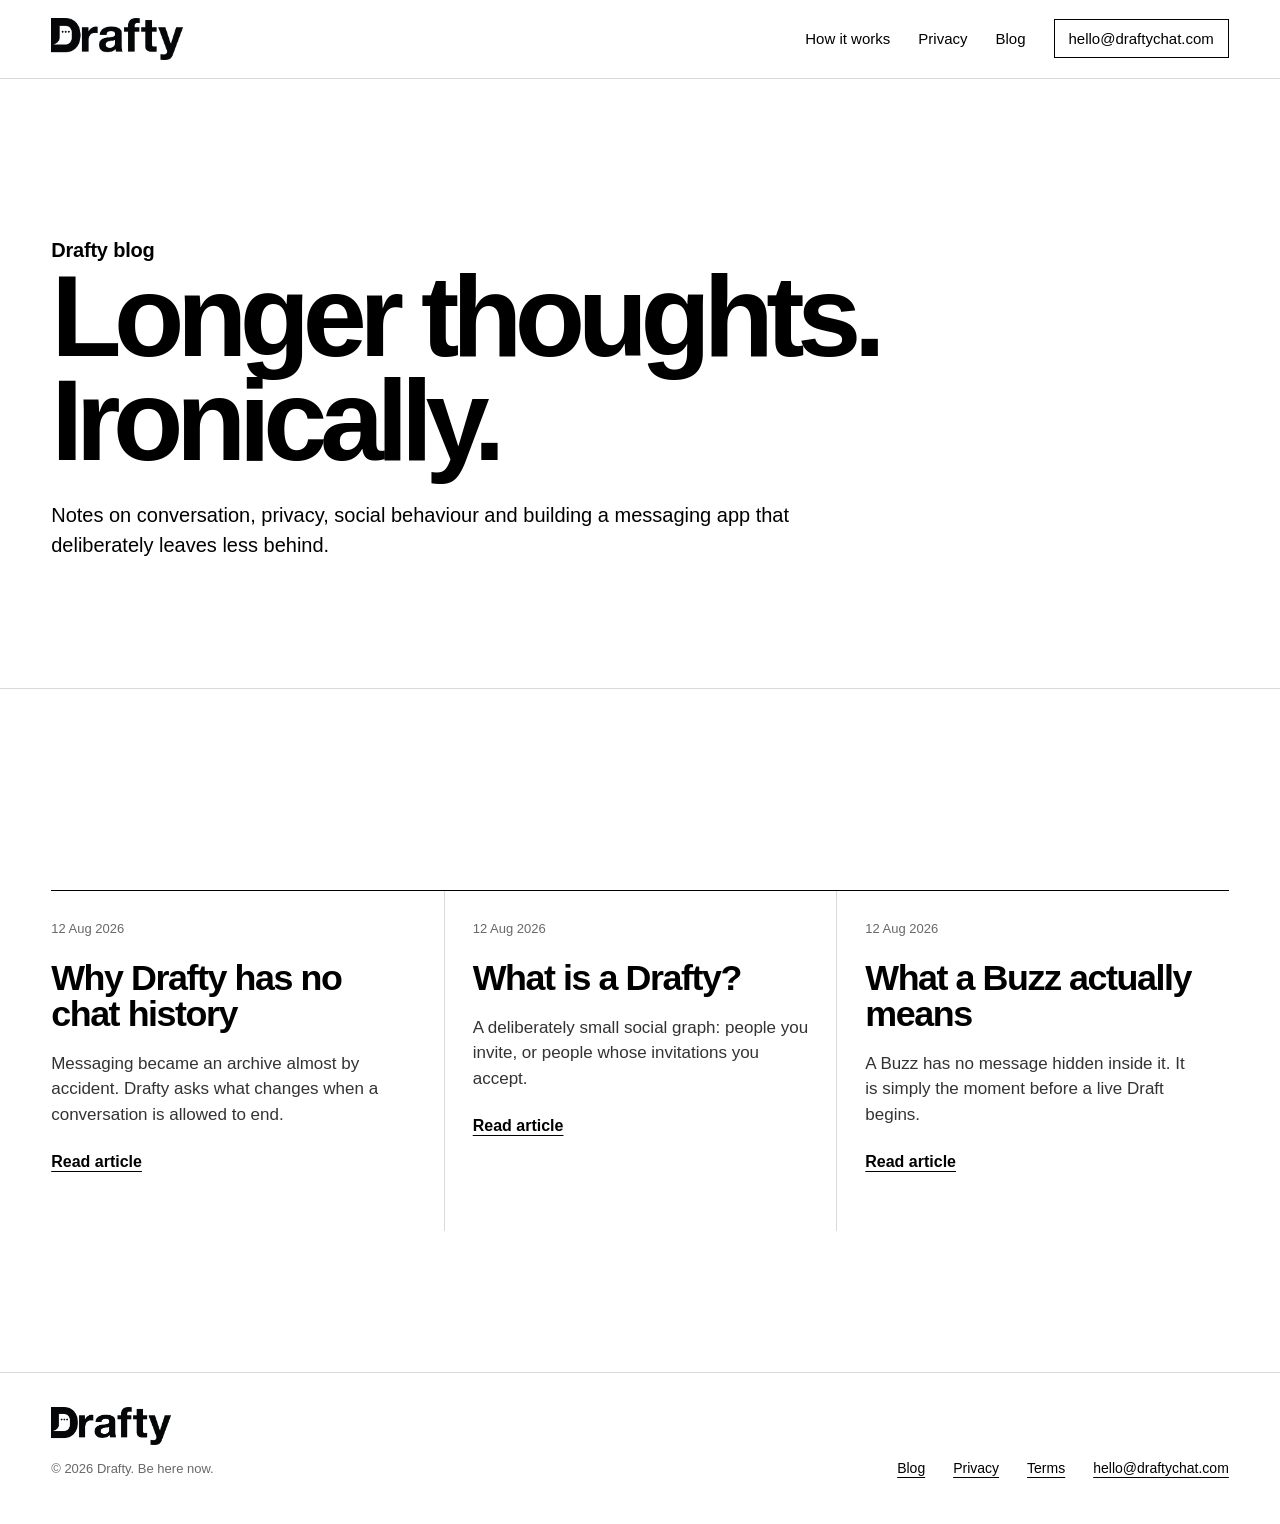
==== blog/index.html @ 06b5709d "Add files via upload" ====
<!doctype html>
<html lang="en">
<head>
  <meta charset="utf-8"><meta name="viewport" content="width=device-width,initial-scale=1">
  <title>Drafty Blog — Thoughts on live conversation, privacy and messaging</title>
  <meta name="description" content="The Drafty blog: thoughts on private live conversation, temporary messaging, social connection and why not every chat needs a permanent history.">
  <link rel="canonical" href="https://draftychat.com/blog/">
  <meta property="og:title" content="Drafty Blog"><meta property="og:description" content="Longer thoughts. Ironically."><meta property="og:image" content="https://draftychat.com/assets/og.png">
  <link rel="icon" href="../assets/favicon-32.png" sizes="32x32"><link rel="apple-touch-icon" href="../assets/apple-touch-icon.png"><link rel="manifest" href="../site.webmanifest">
  <link rel="stylesheet" href="../styles.css">
</head>
<body>
<header class="site-header"><nav class="nav"><a class="brand" href="../index.html"><img src="../assets/drafty-logo.png" alt="Drafty"></a><button class="menu-button" aria-expanded="false" aria-controls="nav-links">Menu</button><div class="nav-links" id="nav-links"><a href="../index.html#how">How it works</a><a href="../index.html#privacy">Privacy</a><a href="../blog/index.html">Blog</a><a class="nav-contact" href="mailto:hello@draftychat.com">hello@draftychat.com</a></div></nav></header>
<main>
<section class="page-hero"><div class="container"><p class="eyebrow">Drafty blog</p><h1>Longer thoughts.<br>Ironically.</h1><p>Notes on conversation, privacy, social behaviour and building a messaging app that deliberately leaves less behind.</p></div></section>
<section class="section"><div class="container section-inner"><div class="blog-grid">
<article class="blog-card"><time datetime="2026-08-12">12 Aug 2026</time><h3>Why Drafty has no chat history</h3><p>Messaging became an archive almost by accident. Drafty asks what changes when a conversation is allowed to end.</p><a href="../blog/why-drafty-has-no-chat-history/index.html">Read article</a></article>
<article class="blog-card"><time datetime="2026-08-12">12 Aug 2026</time><h3>What is a Drafty?</h3><p>A deliberately small social graph: people you invite, or people whose invitations you accept.</p><a href="../blog/what-is-a-drafty/index.html">Read article</a></article>
<article class="blog-card"><time datetime="2026-08-12">12 Aug 2026</time><h3>What a Buzz actually means</h3><p>A Buzz has no message hidden inside it. It is simply the moment before a live Draft begins.</p><a href="../blog/what-a-buzz-means/index.html">Read article</a></article>
</div></div></section>
</main>
<footer class="site-footer"><div class="footer-grid"><div class="footer-brand"><a href="../index.html"><img src="../assets/drafty-logo.png" alt="Drafty"></a><p>© 2026 Drafty. Be here now.</p></div><div class="footer-links"><a href="../blog/index.html">Blog</a><a href="../privacy/index.html">Privacy</a><a href="../terms/index.html">Terms</a><a href="mailto:hello@draftychat.com">hello@draftychat.com</a></div></div></footer>
<script src="../script.js"></script>
</body></html>
---- styles.css ----
:root {
  --ink: #000;
  --paper: #fff;
  --muted: #686868;
  --line: #d9d9d9;
  --soft: #f3f3f3;
  --max: 1440px;
  --gutter: clamp(20px, 4vw, 64px);
  --display: clamp(58px, 8.2vw, 138px);
  --h2: clamp(42px, 5.2vw, 82px);
  --h3: clamp(28px, 3vw, 44px);
  --body-lg: clamp(20px, 2vw, 30px);
}

* { box-sizing: border-box; }
html { scroll-behavior: smooth; }
body {
  margin: 0;
  background: var(--paper);
  color: var(--ink);
  font-family: "Helvetica Neue", Helvetica, Arial, sans-serif;
  -webkit-font-smoothing: antialiased;
  text-rendering: optimizeLegibility;
}
img { max-width: 100%; display: block; }
a { color: inherit; text-decoration-thickness: 1px; text-underline-offset: 4px; }
button, input, textarea { font: inherit; }
::selection { background: #000; color: #fff; }

.skip-link {
  position: absolute;
  left: -9999px;
  top: 0;
}
.skip-link:focus {
  left: 16px;
  top: 16px;
  z-index: 999;
  background: #000;
  color: #fff;
  padding: 12px 16px;
}

.site-header {
  position: sticky;
  top: 0;
  z-index: 50;
  background: rgba(255,255,255,.96);
  border-bottom: 1px solid var(--line);
  backdrop-filter: blur(10px);
}
.nav {
  max-width: var(--max);
  margin: 0 auto;
  padding: 18px var(--gutter);
  display: flex;
  align-items: center;
  justify-content: space-between;
  gap: 28px;
}
.brand img { width: 132px; height: auto; }
.nav-links { display: flex; align-items: center; gap: 28px; font-size: 15px; }
.nav-links a { text-decoration: none; }
.nav-links a:hover { text-decoration: underline; }
.nav-contact {
  border: 1px solid #000;
  padding: 10px 14px;
  text-decoration: none !important;
}
.nav-contact:hover { background: #000; color: #fff; }
.menu-button { display: none; background: none; border: 0; padding: 8px 0 8px 16px; }

.container { max-width: var(--max); margin: 0 auto; padding-left: var(--gutter); padding-right: var(--gutter); }
.section { border-bottom: 1px solid var(--line); }
.section-inner { padding-top: clamp(84px, 11vw, 170px); padding-bottom: clamp(84px, 11vw, 170px); }
.eyebrow {
  font-size: 13px;
  text-transform: uppercase;
  letter-spacing: .12em;
  margin: 0 0 24px;
}

.section-dark {
  background: #000;
  color: #fff;
  border-bottom-color: #222;
}
.section-dark .muted,
.section-dark .aside,
.section-dark .blog-card time,
.section-dark .blog-card p,
.section-dark details p,
.section-dark .feature-cell p,
.section-dark .capture p { color: #b8b8b8; }
.section-dark a { color: #fff; }
.section-dark .btn-primary { background: #fff; color: #000; border-color: #fff; }
.section-dark .btn-secondary { background: transparent; color: #fff; border-color: #fff; }
.section-dark .feature-band,
.section-dark .steps,
.section-dark .faq,
.section-dark .capture { border-top-color: #fff; }
.section-dark .step,
.section-dark .blog-card + .blog-card,
.section-dark .feature-cell + .feature-cell,
.section-dark .capture > div + div,
.section-dark details { border-color: #2a2a2a; }
.section-dark summary::after { color: #fff; }

.hero { border-bottom: 1px solid var(--line); }
.hero-grid {
  min-height: calc(100vh - 77px);
  display: grid;
  grid-template-columns: minmax(0, 1fr) minmax(420px, .92fr);
  align-items: center;
  gap: clamp(50px, 7vw, 110px);
  padding-top: clamp(64px, 7vw, 110px);
  padding-bottom: clamp(64px, 7vw, 110px);
}
.refined-hero-grid { grid-template-columns: minmax(0, .98fr) minmax(0, 1.02fr); }
.hero-stage {
  min-height: 760px;
  display: grid;
  align-items: end;
  justify-items: start;
  position: relative;
}
.hero-stage img {
  width: min(100%, 760px);
  margin-left: clamp(-30px, -2vw, 0px);
}
.large-note {
  position: absolute;
  right: 0;
  bottom: 9%;
  font-size: clamp(26px, 2.3vw, 38px);
  line-height: 1.15;
  letter-spacing: -.03em;
  max-width: 260px;
}
.hero h1 {
  margin: 0;
  font-size: var(--display);
  line-height: .88;
  letter-spacing: -.075em;
  font-weight: 700;
  max-width: 880px;
}
.hero-copy {
  margin: 38px 0 0;
  font-size: var(--body-lg);
  line-height: 1.25;
  max-width: 780px;
  letter-spacing: -.025em;
}
.hero-actions { margin-top: 38px; display: flex; flex-wrap: wrap; gap: 12px; }
.btn {
  display: inline-flex;
  align-items: center;
  justify-content: center;
  min-height: 52px;
  padding: 0 22px;
  border: 1px solid #000;
  text-decoration: none;
  font-weight: 600;
}
.btn-primary { background: #000; color: #fff; }
.btn-secondary { background: #fff; color: #000; }
.btn:hover { opacity: .76; }

.statement-section .section-inner { padding-top: clamp(70px, 9vw, 110px); padding-bottom: clamp(70px, 9vw, 110px); }
.statement {
  font-size: clamp(44px, 6.8vw, 104px);
  line-height: .95;
  letter-spacing: -.06em;
  font-weight: 700;
  max-width: 1180px;
  margin: 0;
}
.statement .muted { color: #8c8c8c; }

.copy h2, .section-title {
  font-size: var(--h2);
  line-height: .94;
  letter-spacing: -.055em;
  margin: 0;
}
.copy p {
  margin: 28px 0 0;
  font-size: clamp(19px, 1.6vw, 25px);
  line-height: 1.4;
  max-width: 680px;
}
.copy .aside {
  margin-top: 28px;
  font-size: 15px;
  line-height: 1.5;
  color: var(--muted);
  max-width: 560px;
}

.icon-strip {
  margin-top: 56px;
  display: grid;
  grid-template-columns: repeat(4, 1fr);
  gap: 22px;
}
.icon-card {
  padding: 22px 20px 24px;
  border: 1px solid var(--line);
  background: #fff;
  min-height: 232px;
}
.icon-card img { width: 88px; height: 88px; object-fit: contain; }
.icon-card strong {
  display: block;
  margin-top: 22px;
  font-size: 22px;
  letter-spacing: -.03em;
}
.icon-card span {
  display: block;
  margin-top: 10px;
  font-size: 16px;
  line-height: 1.45;
  color: #4a4a4a;
}

.steps { margin-top: 70px; border-top: 1px solid #000; }
.step {
  display: grid;
  grid-template-columns: 90px minmax(180px, .65fr) minmax(0, 1.35fr);
  gap: 28px;
  padding: 28px 0 36px;
  border-bottom: 1px solid var(--line);
  align-items: start;
}
.step-num { font-size: 14px; }
.step h3 { margin: 0; font-size: var(--h3); letter-spacing: -.035em; line-height: 1; }
.step p { margin: 0; font-size: clamp(18px, 1.6vw, 24px); line-height: 1.35; max-width: 790px; }

.two-col {
  display: grid;
  grid-template-columns: minmax(0, 1fr) minmax(0, 1fr);
  gap: clamp(50px, 9vw, 150px);
  align-items: center;
}
.feature-split { grid-template-columns: minmax(0, .95fr) minmax(0, 1.05fr); }
.feature-reverse { grid-template-columns: minmax(0, 1.05fr) minmax(0, .95fr); }
.phone-art { display: grid; place-items: center; }
.phone-art img { width: min(100%, 760px); }
.phone-art-xl img { width: min(100%, 860px); }

.feature-band { display: grid; grid-template-columns: repeat(3, 1fr); border-top: 1px solid #000; margin-top: 64px; }
.feature-cell { padding: 28px 32px 22px 0; min-height: 230px; }
.feature-cell + .feature-cell { border-left: 1px solid var(--line); padding-left: 32px; }
.feature-cell h3 { margin: 0; font-size: clamp(26px, 2.5vw, 38px); letter-spacing: -.03em; }
.feature-cell p { margin: 18px 0 0; font-size: 18px; line-height: 1.45; color: #2b2b2b; }

.capture {
  border-top: 1px solid #000;
  display: grid;
  grid-template-columns: 1fr 1fr;
  margin-top: 70px;
}
.capture > div { padding: 34px 0 0; }
.capture > div + div { border-left: 1px solid var(--line); padding-left: 44px; }
.capture strong { display: block; font-size: clamp(29px, 3vw, 50px); line-height: 1; letter-spacing: -.04em; }
.capture p { font-size: 17px; line-height: 1.5; max-width: 520px; margin: 18px 0 0; }

.faq { margin-top: 60px; border-top: 1px solid #000; }
details { border-bottom: 1px solid var(--line); }
summary {
  list-style: none;
  cursor: pointer;
  padding: 24px 54px 24px 0;
  position: relative;
  font-size: clamp(21px, 2vw, 30px);
  letter-spacing: -.025em;
}
summary::-webkit-details-marker { display: none; }
summary::after { content: "+"; position: absolute; right: 0; top: 21px; font-size: 32px; font-weight: 300; }
details[open] summary::after { content: "–"; }
details p { margin: 0; padding: 0 0 28px; max-width: 840px; color: #333; font-size: 18px; line-height: 1.55; }

.blog-grid {
  margin-top: 60px;
  border-top: 1px solid #000;
  display: grid;
  grid-template-columns: repeat(3, 1fr);
}
.blog-card { padding: 28px 28px 60px 0; }
.blog-card + .blog-card { border-left: 1px solid var(--line); padding-left: 28px; }
.blog-card time { font-size: 13px; color: var(--muted); }
.blog-card h3 { margin: 24px 0 18px; font-size: clamp(28px, 2.8vw, 42px); line-height: 1; letter-spacing: -.04em; }
.blog-card p { margin: 0 0 26px; font-size: 17px; line-height: 1.5; color: #333; }
.blog-card a { font-weight: 600; }

.cta { text-align: center; }
.cta h2 { font-size: clamp(50px, 8vw, 120px); line-height: .9; letter-spacing: -.065em; margin: 0 auto; max-width: 1100px; }
.cta p { font-size: 20px; margin: 28px auto 34px; max-width: 700px; line-height: 1.45; }
.btn-invert { background: #fff; color: #000; border-color: #fff; }

.site-footer { padding: 34px var(--gutter) 48px; }
.footer-grid { max-width: var(--max); margin: 0 auto; display: grid; grid-template-columns: 1fr auto; gap: 40px; align-items: end; }
.footer-brand img { width: 120px; }
.footer-brand p { margin: 16px 0 0; color: var(--muted); font-size: 13px; }
.footer-links { display: flex; flex-wrap: wrap; gap: 18px 28px; justify-content: flex-end; font-size: 14px; }

/* Interior pages */
.page-hero { border-bottom: 1px solid var(--line); }
.page-hero .container { padding-top: clamp(80px, 10vw, 150px); padding-bottom: clamp(80px, 10vw, 150px); }
.page-hero h1 { font-size: clamp(58px, 9vw, 130px); line-height: .9; letter-spacing: -.065em; margin: 0; max-width: 1100px; }
.page-hero p { font-size: 20px; line-height: 1.5; max-width: 760px; margin: 28px 0 0; }
.article-shell { max-width: 980px; padding-top: 80px; padding-bottom: 120px; }
.article-shell .meta { font-size: 14px; color: var(--muted); margin-bottom: 52px; }
.article-shell h2 { margin: 60px 0 16px; font-size: clamp(32px, 4vw, 52px); letter-spacing: -.04em; line-height: 1.02; }
.article-shell h3 { margin: 42px 0 12px; font-size: 28px; letter-spacing: -.025em; }
.article-shell p, .article-shell li { font-size: 19px; line-height: 1.65; }
.article-shell p { margin: 0 0 24px; }
.article-shell ul { margin: 0 0 28px; padding-left: 24px; }
.article-shell .legal-section { padding: 34px 0; border-top: 1px solid var(--line); }
.article-shell .legal-section h2 { margin: 0 0 12px; font-size: 30px; }
.article-shell .legal-section p { margin: 0; }
.back-link { display: inline-block; margin-top: 54px; }

@media (max-width: 1100px) {
  .refined-hero-grid,
  .two-col,
  .feature-split,
  .feature-reverse { grid-template-columns: 1fr; }
  .hero-grid { min-height: auto; }
  .hero-stage { min-height: auto; justify-items: center; }
  .hero-stage img { margin-left: 0; width: min(100%, 680px); }
  .large-note { position: static; max-width: none; margin-top: 12px; font-size: 26px; }
  .feature-reverse .copy,
  .feature-reverse .phone-art { order: initial; }
}

@media (max-width: 950px) {
  .nav-links { display: none; position: absolute; left: 0; right: 0; top: 76px; background: #fff; border-bottom: 1px solid var(--line); padding: 24px var(--gutter) 30px; flex-direction: column; align-items: flex-start; gap: 20px; }
  .nav-links.open { display: flex; }
  .menu-button { display: block; }
  .hero-grid { min-height: auto; }
  .icon-strip, .feature-band, .blog-grid, .capture { grid-template-columns: 1fr; }
  .feature-cell + .feature-cell, .blog-card + .blog-card { border-left: 0; border-top: 1px solid var(--line); padding-left: 0; }
  .capture > div + div { border-left: 0; border-top: 1px solid var(--line); padding: 34px 0 0; margin-top: 34px; }
}

@media (max-width: 650px) {
  .brand img { width: 112px; }
  .nav { padding-top: 15px; padding-bottom: 15px; }
  .nav-links { top: 67px; }
  .hero-grid { padding-top: 50px; }
  .hero h1 { font-size: clamp(55px, 20vw, 85px); }
  .hero-copy { font-size: 20px; }
  .section-inner { padding-top: 80px; padding-bottom: 80px; }
  .step { grid-template-columns: 42px 1fr; gap: 18px; }
  .step p { grid-column: 2; }
  .icon-card { min-height: 0; }
  .phone-art img, .phone-art-xl img { width: min(100%, 560px); }
  .footer-grid { grid-template-columns: 1fr; align-items: start; }
  .footer-links { justify-content: flex-start; }
  .page-hero h1 { font-size: clamp(54px, 18vw, 88px); }
}

@media (prefers-reduced-motion: reduce) {
  html { scroll-behavior: auto; }
  *, *::before, *::after { animation-duration: .001ms !important; transition-duration: .001ms !important; }
}


/* v3 — hero composition correction */
.refined-hero-grid {
  max-width: 1260px;
  grid-template-columns: minmax(390px, 520px) minmax(480px, 610px);
  justify-content: center;
  gap: clamp(56px, 6vw, 96px);
  padding-top: 46px;
  padding-bottom: 46px;
}

.hero-stage {
  min-height: 690px;
  width: 100%;
  display: flex;
  align-items: center;
  justify-content: flex-start;
  position: relative;
}

.hero-stage img {
  width: min(100%, 500px);
  height: auto;
  margin: 0;
}

.large-note {
  right: -18px;
  bottom: 56px;
  font-size: clamp(18px, 1.55vw, 27px);
  line-height: 1.1;
  max-width: 220px;
}

.refined-hero-grid > div:last-child {
  align-self: center;
}

.refined-hero-grid .hero-copy {
  max-width: 560px;
}

@media (min-width: 1200px) {
  .refined-hero-grid .hero-stage img {
    width: 510px;
  }
}

@media (max-width: 1100px) {
  .refined-hero-grid {
    grid-template-columns: 1fr;
    max-width: 760px;
    gap: 42px;
  }

  .hero-stage {
    min-height: 0;
    justify-content: center;
  }

  .hero-stage img {
    width: min(82vw, 480px);
  }

  .large-note {
    position: static;
    width: 100%;
    max-width: none;
    margin: -26px 0 0;
    text-align: center;
  }
}

/* v4 — consistent phone scale across homepage */
:root { --drafty-phone-width: 510px; }

.hero-stage img,
.phone-art-xl img {
  width: min(100%, var(--drafty-phone-width));
  height: auto;
}

.phone-art-xl {
  min-height: 690px;
  display: flex;
  align-items: center;
  justify-content: center;
}

/* The previous hero annotation was removed from markup; keep no floating text on device art. */
.hero-note,
.large-note { display: none !important; }

@media (max-width: 1100px) {
  :root { --drafty-phone-width: 480px; }
  .phone-art-xl { min-height: 0; }
}

@media (max-width: 650px) {
  :root { --drafty-phone-width: min(82vw, 440px); }
}

/* v5 — title case labels, social nav, selection inversion, App Store placeholder */
.eyebrow {
  text-transform: none;
  letter-spacing: -.01em;
  font-size: 15px;
  font-weight: 600;
}

.social-link {
  display: inline-flex;
  align-items: center;
  gap: 7px;
  white-space: nowrap;
}
.social-link img {
  width: 16px;
  height: 16px;
  display: block;
}

.section-dark ::selection {
  background: #fff;
  color: #000;
}
.section-dark ::-moz-selection {
  background: #fff;
  color: #000;
}

.app-store-placeholder {
  margin-top: 22px;
  width: fit-content;
  min-width: 205px;
  min-height: 58px;
  display: inline-flex;
  align-items: center;
  gap: 12px;
  padding: 8px 16px 8px 14px;
  border: 1px solid #000;
  background: #fff;
  color: #000;
  cursor: default;
}
.app-store-placeholder img {
  width: 31px;
  height: 31px;
  flex: 0 0 auto;
}
.app-store-placeholder span {
  display: flex;
  flex-direction: column;
  line-height: 1;
}
.app-store-placeholder small {
  font-size: 10px;
  line-height: 1.1;
  margin-bottom: 3px;
}
.app-store-placeholder strong {
  font-size: 19px;
  line-height: 1;
  letter-spacing: -.025em;
}

@media (max-width: 1260px) and (min-width: 951px) {
  .nav { gap: 18px; }
  .nav-links { gap: 18px; font-size: 14px; }
  .social-link span { display: none; }
  .social-link img { width: 18px; height: 18px; }
}

@media (max-width: 950px) {
  .social-link span { display: inline; }
  .social-link img { width: 18px; height: 18px; }
}

/* v6 — proper App Store badge and how-it-works split */
.app-store-badge-block {
  margin-top: 24px;
  display: inline-flex;
  flex-direction: column;
  align-items: flex-start;
  gap: 10px;
}
.app-store-kicker {
  font-size: 13px;
  color: var(--muted);
}
.app-store-badge {
  width: 180px;
  height: auto;
  display: block;
}
.app-store-placeholder { display: none; }

.how-intro {
  display: grid;
  grid-template-columns: minmax(0, .88fr) minmax(0, 1.12fr);
  gap: clamp(42px, 6vw, 92px);
  align-items: start;
}
.how-copy {
  max-width: 520px;
}
.how-lead {
  margin: 28px 0 0;
  font-size: clamp(19px, 1.6vw, 25px);
  line-height: 1.4;
  letter-spacing: -.02em;
}
.icon-strip-opposite {
  margin-top: 0;
  grid-template-columns: repeat(2, minmax(0, 1fr));
  gap: 24px;
}
.icon-strip-opposite .icon-card {
  min-height: 228px;
  padding: 30px 30px 28px;
}
.icon-strip-opposite .icon-card img {
  width: 74px;
  height: 74px;
}
.icon-strip-opposite .icon-card strong {
  margin-top: 24px;
  font-size: 34px;
  line-height: 1;
}
.icon-strip-opposite .icon-card span {
  margin-top: 18px;
  font-size: 18px;
  line-height: 1.35;
}
#how .steps {
  margin-top: 78px;
}

@media (max-width: 1100px) {
  .how-intro {
    grid-template-columns: 1fr;
    gap: 42px;
  }
  .how-copy {
    max-width: 760px;
  }
}

@media (max-width: 700px) {
  .icon-strip-opposite {
    grid-template-columns: 1fr;
  }
  .app-store-badge {
    width: 168px;
  }
}


/* v7 — custom App Store badge with coming soon below */
.app-store-badge-block {
  margin-top: 24px;
  display: inline-flex;
  flex-direction: column;
  align-items: flex-start;
  gap: 10px;
}
.app-store-badge {
  width: 218px;
  height: auto;
  display: block;
}
.app-store-kicker {
  font-size: 14px;
  color: var(--muted);
  padding-left: 4px;
}
@media (max-width: 700px) {
  .app-store-badge {
    width: min(100%, 195px);
  }
}
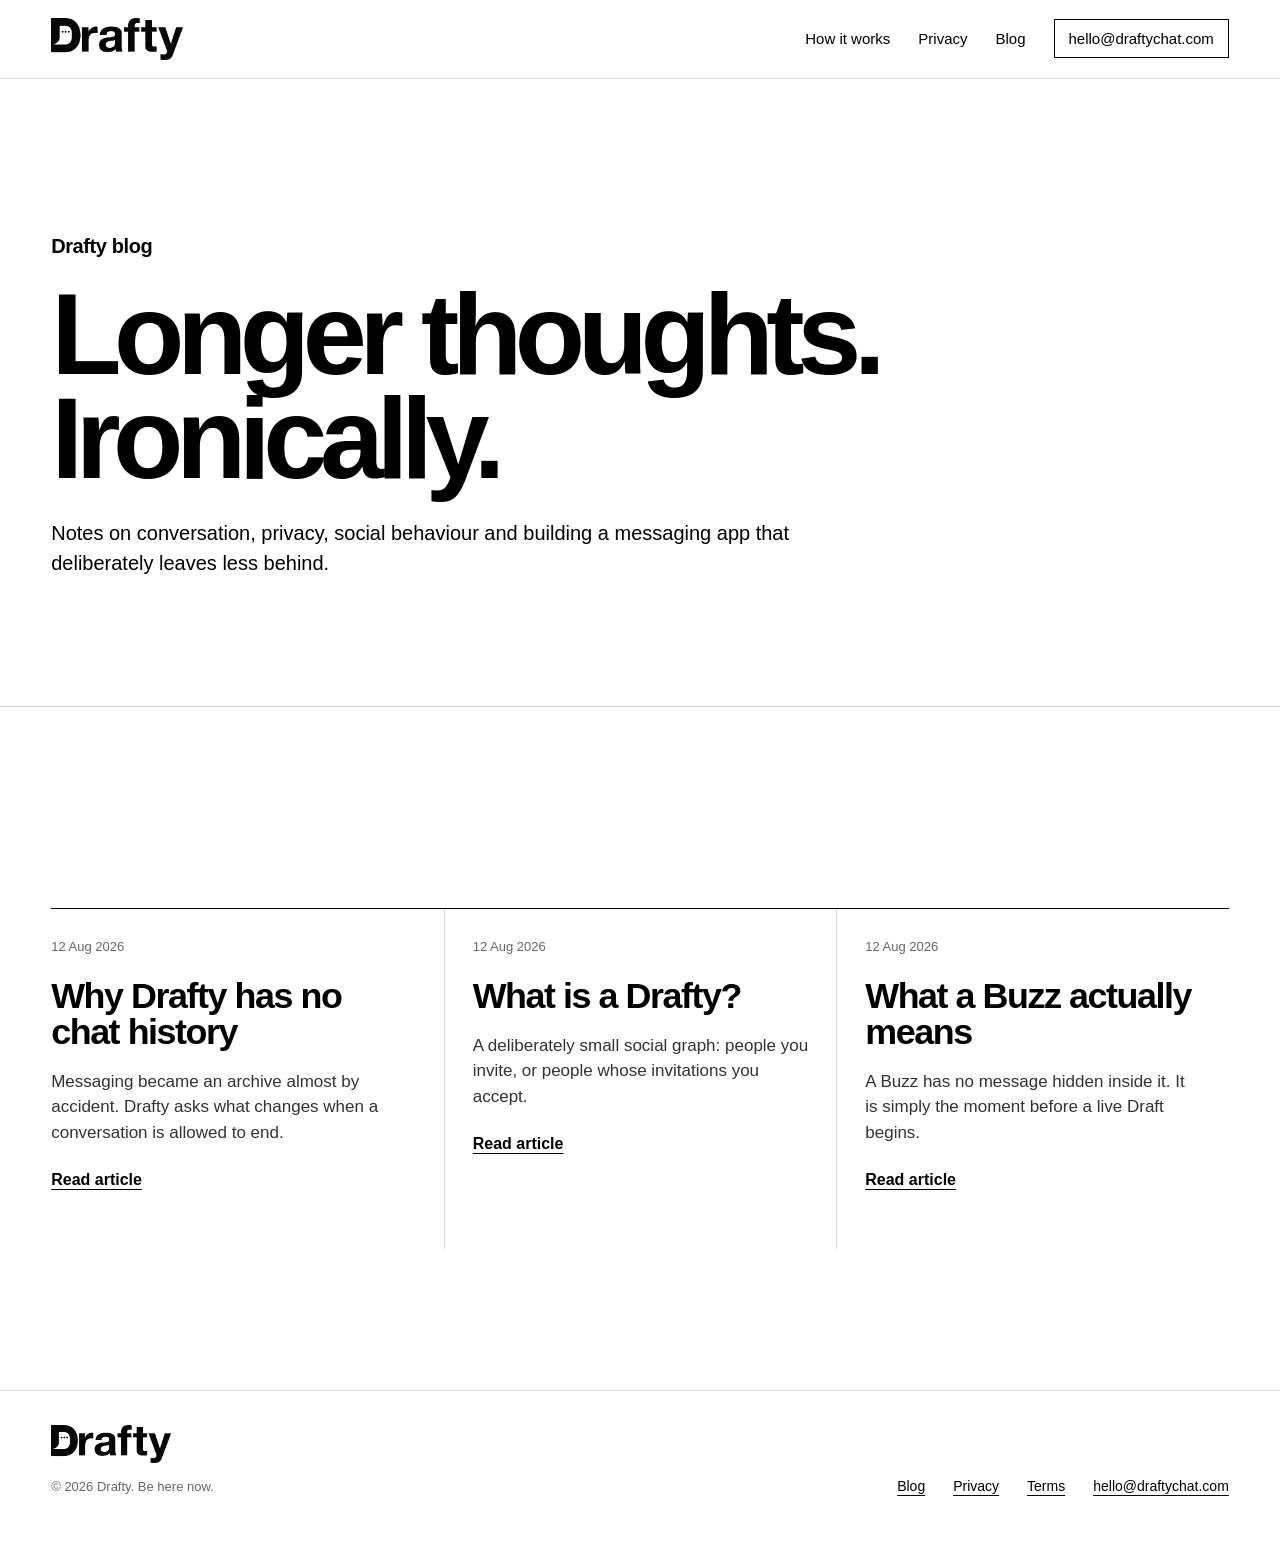
==== commit f83b1e3a: "Add files via upload" ====
--- a/blog/index.html
+++ b/blog/index.html
@@ -2,7 +2,7 @@
 <html lang="en">
 <head>
   <meta charset="utf-8"><meta name="viewport" content="width=device-width,initial-scale=1">
-  <title>Drafty Blog — Thoughts on live conversation, privacy and messaging</title>
+  <title>Drafty Blog - Thoughts on live conversation, privacy and messaging</title>
   <meta name="description" content="The Drafty blog: thoughts on private live conversation, temporary messaging, social connection and why not every chat needs a permanent history.">
   <link rel="canonical" href="https://draftychat.com/blog/">
   <meta property="og:title" content="Drafty Blog"><meta property="og:description" content="Longer thoughts. Ironically."><meta property="og:image" content="https://draftychat.com/assets/og.png">
--- a/styles.css
+++ b/styles.css
@@ -369,7 +369,7 @@
 }
 
 
-/* v3 — hero composition correction */
+/* v3 - hero composition correction */
 .refined-hero-grid {
   max-width: 1260px;
   grid-template-columns: minmax(390px, 520px) minmax(480px, 610px);
@@ -441,7 +441,7 @@
   }
 }
 
-/* v4 — consistent phone scale across homepage */
+/* v4 - consistent phone scale across homepage */
 :root { --drafty-phone-width: 510px; }
 
 .hero-stage img,
@@ -470,7 +470,7 @@
   :root { --drafty-phone-width: min(82vw, 440px); }
 }
 
-/* v5 — title case labels, social nav, selection inversion, App Store placeholder */
+/* v5 - title case labels, social nav, selection inversion, App Store placeholder */
 .eyebrow {
   text-transform: none;
   letter-spacing: -.01em;
@@ -546,7 +546,7 @@
   .social-link img { width: 18px; height: 18px; }
 }
 
-/* v6 — proper App Store badge and how-it-works split */
+/* v6 - proper App Store badge and how-it-works split */
 .app-store-badge-block {
   margin-top: 24px;
   display: inline-flex;
@@ -627,7 +627,7 @@
 }
 
 
-/* v7 — custom App Store badge with coming soon below */
+/* v7 - custom App Store badge with coming soon below */
 .app-store-badge-block {
   margin-top: 24px;
   display: inline-flex;
@@ -650,3 +650,375 @@
     width: min(100%, 195px);
   }
 }
+
+/* v9 - lifestyle intro and smaller App Store badge */
+.lifestyle-intro {
+  background: #fff;
+}
+.lifestyle-wrap {
+  padding-top: 36px;
+  padding-bottom: 36px;
+}
+.lifestyle-card {
+  position: relative;
+  overflow: hidden;
+  background: #f3f3f3;
+  min-height: 760px;
+}
+.lifestyle-card img {
+  width: 100%;
+  height: 760px;
+  object-fit: cover;
+  object-position: center;
+  display: block;
+}
+.lifestyle-overlay {
+  position: absolute;
+  left: 40px;
+  bottom: 40px;
+  background: rgba(255,255,255,.96);
+  color: #000;
+  padding: 28px 30px 30px;
+  max-width: 520px;
+}
+.lifestyle-overlay h2 {
+  margin: 0;
+  font-size: clamp(46px, 5.2vw, 88px);
+  line-height: .92;
+  letter-spacing: -.06em;
+}
+.lifestyle-overlay p:last-child {
+  margin: 18px 0 0;
+  font-size: clamp(18px, 1.5vw, 24px);
+  line-height: 1.38;
+  letter-spacing: -.02em;
+}
+
+.app-store-badge {
+  width: 172px;
+}
+.app-store-kicker {
+  font-size: 13px;
+}
+
+@media (max-width: 1100px) {
+  .lifestyle-card {
+    min-height: 620px;
+  }
+  .lifestyle-card img {
+    height: 620px;
+  }
+  .lifestyle-overlay {
+    left: 24px;
+    right: 24px;
+    bottom: 24px;
+    max-width: 520px;
+    padding: 24px 24px 26px;
+  }
+}
+
+@media (max-width: 700px) {
+  .lifestyle-wrap {
+    padding-top: 20px;
+    padding-bottom: 20px;
+  }
+  .lifestyle-card {
+    min-height: 520px;
+  }
+  .lifestyle-card img {
+    height: 520px;
+    object-position: 58% center;
+  }
+  .lifestyle-overlay {
+    left: 16px;
+    right: 16px;
+    bottom: 16px;
+    max-width: none;
+  }
+  .app-store-badge {
+    width: 160px;
+  }
+}
+
+
+/* v10 - full-bleed lifestyle intro, overlay moved right, smaller App Store badge */
+.lifestyle-intro,
+.lifestyle-wrap,
+.lifestyle-card { display: none; }
+
+.lifestyle-intro-fullbleed {
+  width: 100%;
+  background: #fff;
+  border-bottom: 1px solid var(--line);
+}
+
+.lifestyle-media {
+  position: relative;
+  width: 100%;
+  overflow: hidden;
+}
+
+.lifestyle-media img {
+  width: 100%;
+  height: min(88vh, 980px);
+  min-height: 720px;
+  object-fit: cover;
+  object-position: center center;
+  display: block;
+}
+
+.lifestyle-overlay-right {
+  position: absolute;
+  right: clamp(22px, 4vw, 68px);
+  left: auto;
+  bottom: clamp(22px, 4vw, 54px);
+  max-width: 540px;
+  background: rgba(255,255,255,.96);
+  color: #000;
+  padding: 30px 32px 32px;
+}
+
+.lifestyle-overlay-right h2 {
+  margin: 0;
+  font-size: clamp(48px, 5.2vw, 88px);
+  line-height: .92;
+  letter-spacing: -.06em;
+}
+
+.lifestyle-overlay-right p:last-child {
+  margin: 18px 0 0;
+  font-size: clamp(18px, 1.45vw, 24px);
+  line-height: 1.38;
+  letter-spacing: -.02em;
+}
+
+.app-store-badge {
+  width: 150px;
+}
+
+@media (max-width: 1100px) {
+  .lifestyle-media img {
+    height: 76vh;
+    min-height: 620px;
+  }
+  .lifestyle-overlay-right {
+    right: 24px;
+    bottom: 24px;
+    max-width: 500px;
+    padding: 24px 24px 26px;
+  }
+}
+
+@media (max-width: 700px) {
+  .lifestyle-media img {
+    height: 68vh;
+    min-height: 520px;
+    object-position: 36% center;
+  }
+  .lifestyle-overlay-right {
+    left: 16px;
+    right: 16px;
+    bottom: 16px;
+    max-width: none;
+    padding: 20px 20px 22px;
+  }
+  .app-store-badge {
+    width: 138px;
+  }
+}
+
+
+/* v11 - lifestyle overlay refinement */
+.lifestyle-media img {
+  object-position: center center;
+}
+
+.lifestyle-overlay-right {
+  top: 50%;
+  bottom: auto;
+  transform: translateY(-50%);
+  background: rgba(255,255,255,.82);
+  max-width: 560px;
+  padding: 34px 34px 34px;
+}
+
+.lifestyle-overlay-right .eyebrow {
+  font-size: 20px;
+  font-weight: 700;
+  margin: 8px 0 26px;
+}
+
+.lifestyle-overlay-right p:last-child {
+  line-height: 1.24;
+}
+
+@media (max-width: 1100px) {
+  .lifestyle-overlay-right {
+    top: 50%;
+    bottom: auto;
+    transform: translateY(-50%);
+    background: rgba(255,255,255,.84);
+  }
+}
+
+@media (max-width: 700px) {
+  .lifestyle-overlay-right {
+    top: auto;
+    bottom: 16px;
+    transform: none;
+    background: rgba(255,255,255,.88);
+  }
+
+  .lifestyle-overlay-right .eyebrow {
+    font-size: 18px;
+    margin: 4px 0 18px;
+  }
+
+  .lifestyle-overlay-right p:last-child {
+    line-height: 1.28;
+  }
+}
+
+
+/* v12 - title consistency and tracking refinement */
+.eyebrow {
+  font-size: 20px;
+  font-weight: 700;
+  letter-spacing: -0.02em;
+  line-height: 1.1;
+  margin: 0 0 26px;
+}
+
+.lifestyle-overlay-right {
+  padding-top: 52px;
+}
+
+.lifestyle-overlay-right .eyebrow {
+  font-size: 20px;
+  font-weight: 700;
+  letter-spacing: -0.02em;
+  line-height: 1.1;
+  margin: 18px 0 26px;
+}
+
+.lifestyle-overlay-right h2 {
+  letter-spacing: -0.02em;
+}
+
+@media (max-width: 700px) {
+  .eyebrow {
+    font-size: 18px;
+    margin: 0 0 18px;
+  }
+
+  .lifestyle-overlay-right {
+    padding-top: 28px;
+  }
+
+  .lifestyle-overlay-right .eyebrow {
+    font-size: 18px;
+    margin: 12px 0 18px;
+  }
+}
+
+/* v15 - ONLY unify the small section labels. Do not alter main headline hierarchy. */
+:root {
+  --drafty-kicker-size-fixed: 20px;
+  --drafty-kicker-weight-fixed: 700;
+  --drafty-kicker-leading-fixed: 1.1;
+  --drafty-kicker-tracking-fixed: -0.02em;
+  --drafty-kicker-gap-fixed: 26px;
+}
+
+/* Exact reference: "One thought at a time". Apply identically everywhere. */
+main .eyebrow,
+main .copy .eyebrow,
+main .how-copy .eyebrow,
+main .lifestyle-overlay-right .eyebrow,
+main #privacy .eyebrow,
+main #faq .eyebrow {
+  font-size: var(--drafty-kicker-size-fixed) !important;
+  font-weight: var(--drafty-kicker-weight-fixed) !important;
+  line-height: var(--drafty-kicker-leading-fixed) !important;
+  letter-spacing: var(--drafty-kicker-tracking-fixed) !important;
+  text-transform: none !important;
+  margin-left: 0 !important;
+  margin-right: 0 !important;
+  margin-bottom: var(--drafty-kicker-gap-fixed) !important;
+}
+
+/* Lifestyle label sits lower because the BOX has more top padding -
+   the label itself keeps the exact same typography and title gap. */
+main .lifestyle-overlay-right {
+  padding-top: 52px !important;
+}
+main .lifestyle-overlay-right .eyebrow {
+  margin-top: 0 !important;
+}
+
+/* Preserve the requested -20 tracking on the lifestyle headline. */
+main .lifestyle-overlay-right h2 {
+  letter-spacing: -0.02em !important;
+}
+
+@media (max-width: 700px) {
+  :root {
+    --drafty-kicker-size-fixed: 18px;
+    --drafty-kicker-gap-fixed: 18px;
+  }
+  main .lifestyle-overlay-right {
+    padding-top: 28px !important;
+  }
+}
+
+
+/* v17 - larger how-it-works icons aligned to the opposite side */
+.icon-strip-opposite .icon-card {
+  padding: 34px 34px 30px;
+}
+
+.icon-strip-opposite .icon-card img {
+  width: 108px;
+  height: 108px;
+  margin-left: auto;
+  margin-right: 0;
+}
+
+.icon-strip-opposite .icon-card strong {
+  margin-top: 34px;
+}
+
+@media (max-width: 700px) {
+  .icon-strip-opposite .icon-card img {
+    width: 90px;
+    height: 90px;
+  }
+}
+
+
+/* v18 - icons fill the upper card space */
+.icon-strip-opposite .icon-card {
+  padding: 28px 30px 30px;
+}
+
+.icon-strip-opposite .icon-card img {
+  width: 176px !important;
+  height: 176px !important;
+  max-width: 58%;
+  object-fit: contain;
+  margin-left: auto;
+  margin-right: 0;
+  margin-top: 0;
+}
+
+.icon-strip-opposite .icon-card strong {
+  margin-top: 22px;
+}
+
+@media (max-width: 700px) {
+  .icon-strip-opposite .icon-card img {
+    width: 142px !important;
+    height: 142px !important;
+    max-width: 52%;
+  }
+}
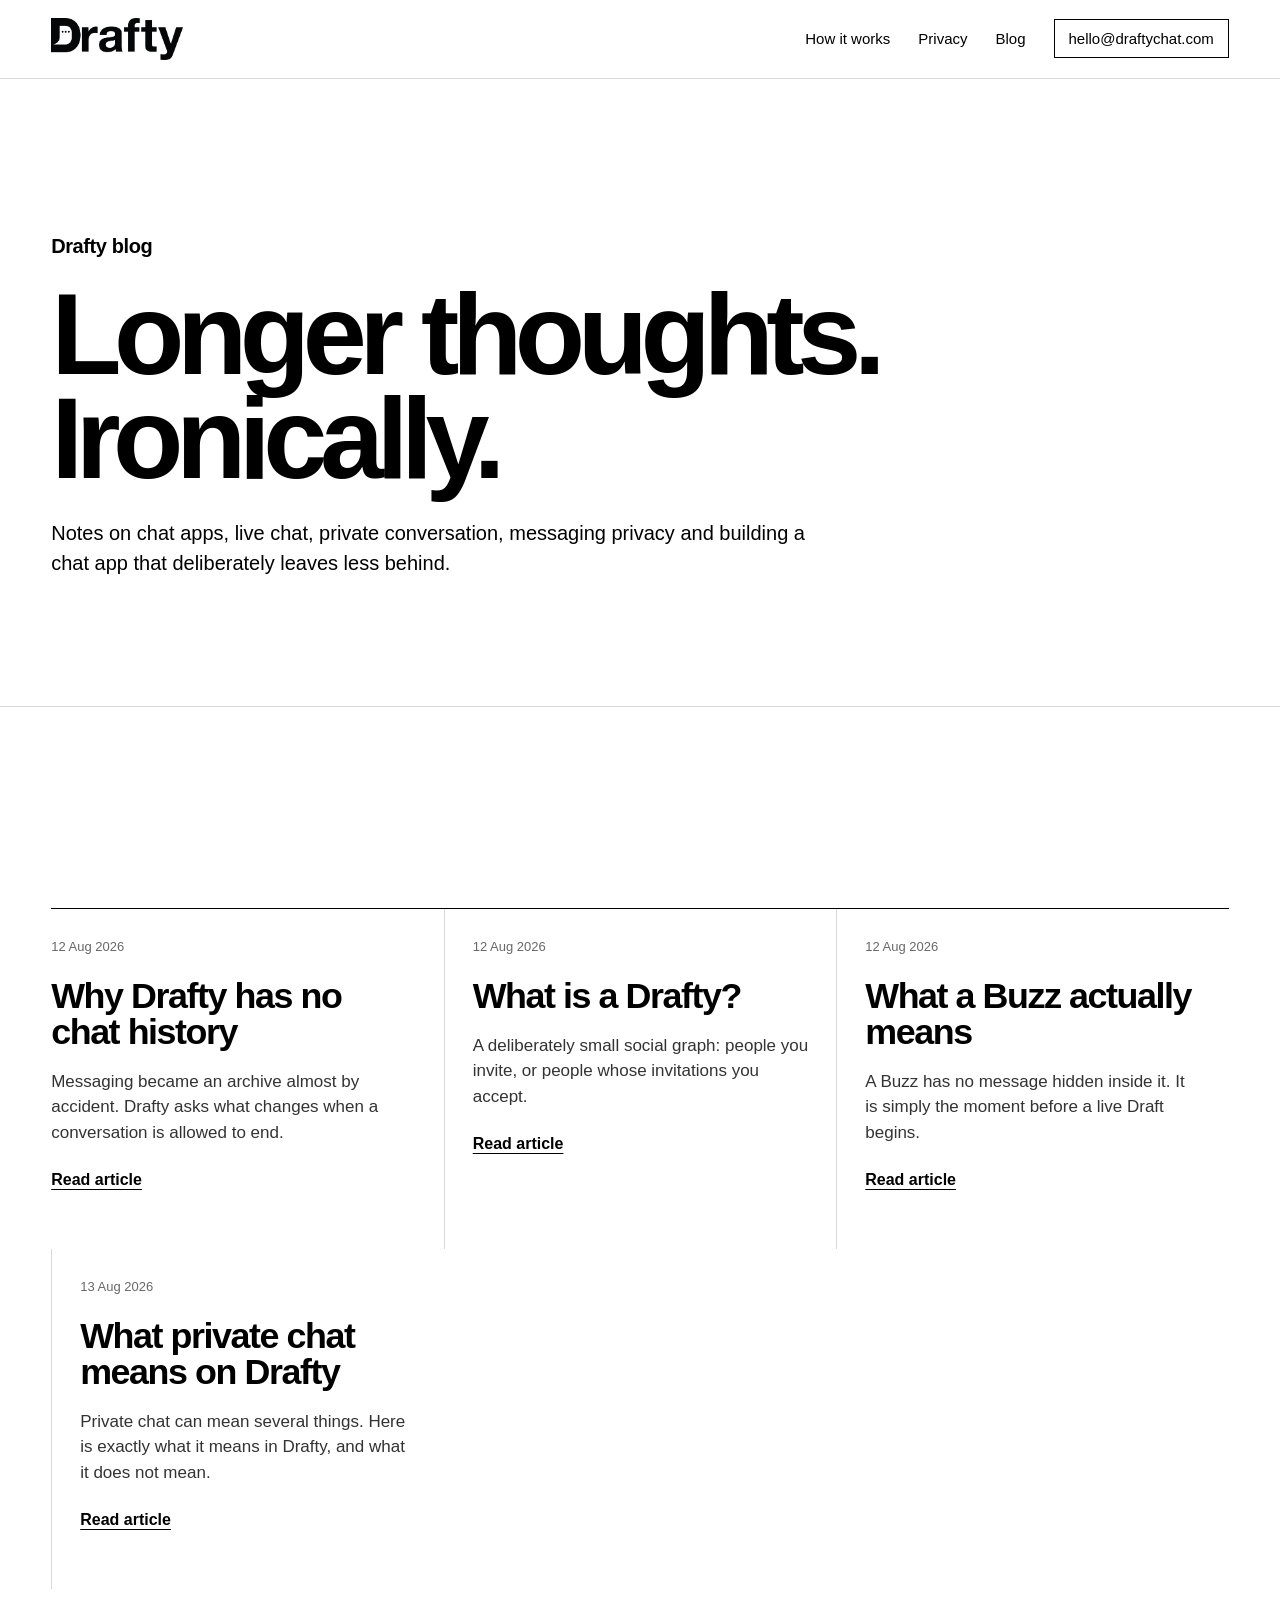
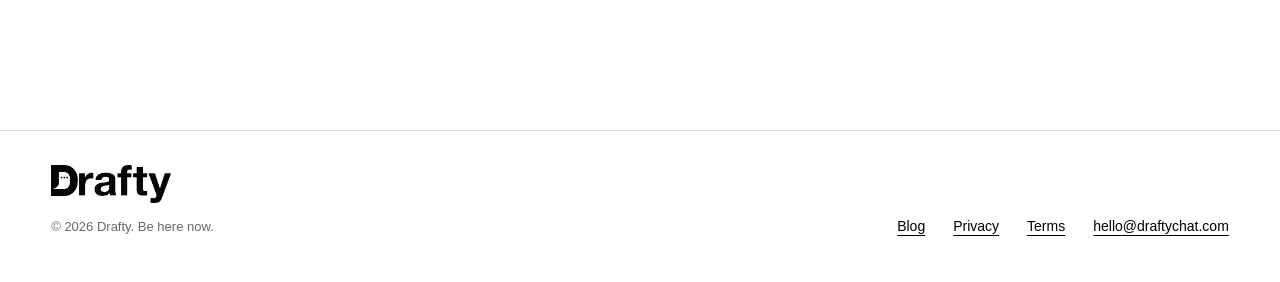
==== commit 8693b214: "Add files via upload" ====
--- a/blog/index.html
+++ b/blog/index.html
@@ -2,22 +2,23 @@
 <html lang="en">
 <head>
   <meta charset="utf-8"><meta name="viewport" content="width=device-width,initial-scale=1">
-  <title>Drafty Blog - Thoughts on live conversation, privacy and messaging</title>
-  <meta name="description" content="The Drafty blog: thoughts on private live conversation, temporary messaging, social connection and why not every chat needs a permanent history.">
+  <title>Drafty Blog | Private Chat, Live Messaging & Privacy</title>
+  <meta name="description" content="The Drafty blog covers private chat apps, live chat, messaging, chat privacy, one-to-one conversations and why not every message needs permanent history.">
   <link rel="canonical" href="https://draftychat.com/blog/">
-  <meta property="og:title" content="Drafty Blog"><meta property="og:description" content="Longer thoughts. Ironically."><meta property="og:image" content="https://draftychat.com/assets/og.png">
+  <meta name="robots" content="index,follow,max-image-preview:large,max-snippet:-1">
+  <meta property="og:title" content="Drafty Blog | Private Chat, Live Messaging & Privacy"><meta property="og:description" content="Notes on private chat, live messaging, privacy and one-to-one conversations."><meta property="og:image" content="https://draftychat.com/assets/og.png">
   <link rel="icon" href="../assets/favicon-32.png" sizes="32x32"><link rel="apple-touch-icon" href="../assets/apple-touch-icon.png"><link rel="manifest" href="../site.webmanifest">
   <link rel="stylesheet" href="../styles.css">
 </head>
 <body>
 <header class="site-header"><nav class="nav"><a class="brand" href="../index.html"><img src="../assets/drafty-logo.png" alt="Drafty"></a><button class="menu-button" aria-expanded="false" aria-controls="nav-links">Menu</button><div class="nav-links" id="nav-links"><a href="../index.html#how">How it works</a><a href="../index.html#privacy">Privacy</a><a href="../blog/index.html">Blog</a><a class="nav-contact" href="mailto:hello@draftychat.com">hello@draftychat.com</a></div></nav></header>
 <main>
-<section class="page-hero"><div class="container"><p class="eyebrow">Drafty blog</p><h1>Longer thoughts.<br>Ironically.</h1><p>Notes on conversation, privacy, social behaviour and building a messaging app that deliberately leaves less behind.</p></div></section>
+<section class="page-hero"><div class="container"><p class="eyebrow">Drafty blog</p><h1>Longer thoughts.<br>Ironically.</h1><p>Notes on chat apps, live chat, private conversation, messaging privacy and building a chat app that deliberately leaves less behind.</p></div></section>
 <section class="section"><div class="container section-inner"><div class="blog-grid">
 <article class="blog-card"><time datetime="2026-08-12">12 Aug 2026</time><h3>Why Drafty has no chat history</h3><p>Messaging became an archive almost by accident. Drafty asks what changes when a conversation is allowed to end.</p><a href="../blog/why-drafty-has-no-chat-history/index.html">Read article</a></article>
 <article class="blog-card"><time datetime="2026-08-12">12 Aug 2026</time><h3>What is a Drafty?</h3><p>A deliberately small social graph: people you invite, or people whose invitations you accept.</p><a href="../blog/what-is-a-drafty/index.html">Read article</a></article>
 <article class="blog-card"><time datetime="2026-08-12">12 Aug 2026</time><h3>What a Buzz actually means</h3><p>A Buzz has no message hidden inside it. It is simply the moment before a live Draft begins.</p><a href="../blog/what-a-buzz-means/index.html">Read article</a></article>
-</div></div></section>
+<article class="blog-card"><time datetime="2026-08-13">13 Aug 2026</time><h3>What private chat means on Drafty</h3><p>Private chat can mean several things. Here is exactly what it means in Drafty, and what it does not mean.</p><a href="../blog/what-private-chat-means/index.html">Read article</a></article></div></div></section>
 </main>
 <footer class="site-footer"><div class="footer-grid"><div class="footer-brand"><a href="../index.html"><img src="../assets/drafty-logo.png" alt="Drafty"></a><p>© 2026 Drafty. Be here now.</p></div><div class="footer-links"><a href="../blog/index.html">Blog</a><a href="../privacy/index.html">Privacy</a><a href="../terms/index.html">Terms</a><a href="mailto:hello@draftychat.com">hello@draftychat.com</a></div></div></footer>
 <script src="../script.js"></script>
